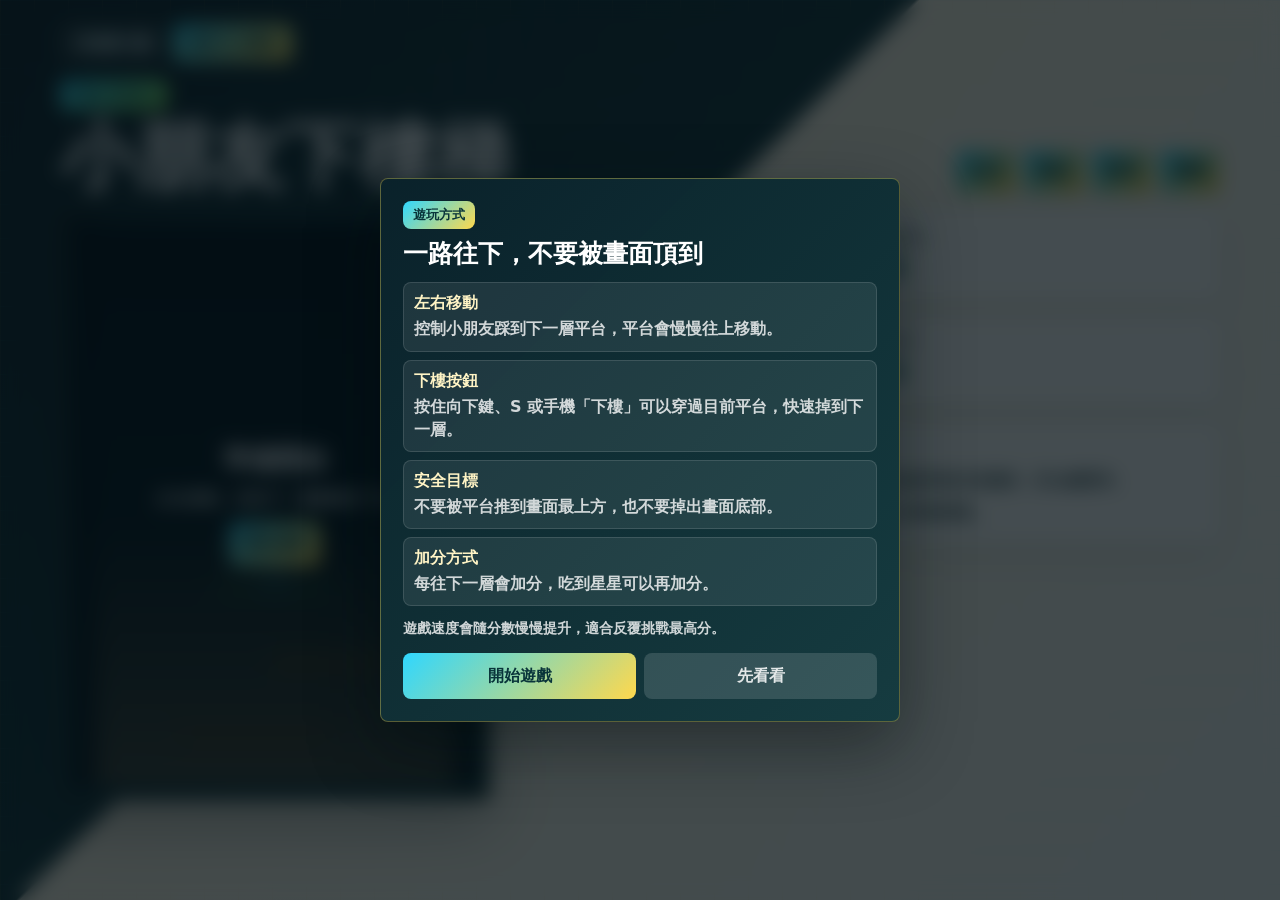
==== games/downstairs/index.html @ f8188948 "Add 小朋友下樓梯 game to lobby - New downstairs game with keyboard and touch controls - Update lobby card," ====
<!doctype html>
<html lang="zh-Hant">
  <head>
    <meta charset="utf-8">
    <meta name="viewport" content="width=device-width, initial-scale=1, maximum-scale=1, user-scalable=no, viewport-fit=cover">
    <meta
      name="description"
      content="TSY.Microglow 小朋友下樓梯小遊戲，支援桌機鍵盤與手機觸控。"
    >
    <title>小朋友下樓梯｜TSY.Microglow Games</title>
    <link rel="stylesheet" href="../../shared/base.css">
    <link rel="stylesheet" href="./downstairs.css?v=20260629d">
  </head>
  <body>
    <main class="downstairs-shell">
      <header class="game-topbar">
        <nav class="return-nav" aria-label="返回連結">
          <a class="back-link compact-back" href="../../">回遊戲大廳</a>
          <a class="portal-return" href="https://tsy3991.github.io/TSY.Microglow-Website/" data-portal-return>返回入口網站</a>
        </nav>
        <div>
          <p class="eyebrow">Tiny Stairs</p>
          <h1>小朋友下樓梯</h1>
        </div>
        <div class="top-actions" aria-label="遊戲控制">
          <button type="button" data-action="instructions">玩法</button>
          <button type="button" data-action="start">開始</button>
          <button type="button" data-action="pause">暫停</button>
          <button type="button" data-action="restart">重開</button>
        </div>
      </header>

      <section class="downstairs-layout" aria-label="小朋友下樓梯遊戲區">
        <div class="board-wrap">
          <canvas id="downstairsBoard" width="360" height="560" aria-label="下樓梯主遊戲區"></canvas>
          <div class="game-overlay" data-overlay>
            <strong data-overlay-title>準備開始</strong>
            <span data-overlay-message>左右移動，找到下一層樓梯往下走</span>
            <button type="button" data-action="overlay-start">開始遊戲</button>
          </div>
        </div>

        <aside class="downstairs-panel" aria-label="分數與狀態">
          <div class="score-grid">
            <div>
              <span>分數</span>
              <strong data-score>0</strong>
            </div>
            <div>
              <span>最高分</span>
              <strong data-best>0</strong>
            </div>
            <div>
              <span>樓層</span>
              <strong data-floor>0</strong>
            </div>
            <div>
              <span>遊玩</span>
              <strong data-plays>0</strong>
            </div>
          </div>

          <div class="help-card">
            <h2>操作</h2>
            <p>桌機：方向鍵或 A / D 左右移動，向下鍵或 S 可以直接穿過目前樓梯，空白鍵暫停。</p>
            <p>手機：使用下方左右與下樓按鈕，也可以按住畫面左右兩側移動。</p>
          </div>
        </aside>
      </section>

      <section class="touch-controls" aria-label="手機觸控控制">
        <button type="button" data-control="left">左</button>
        <button type="button" data-control="drop">下樓</button>
        <button type="button" data-control="right">右</button>
      </section>

      <div class="instruction-modal" role="dialog" aria-modal="true" aria-labelledby="instruction-title" data-instruction-modal>
        <div class="instruction-card">
          <p class="instruction-kicker">遊玩方式</p>
          <h2 id="instruction-title">一路往下，不要被畫面頂到</h2>
          <div class="instruction-list">
            <div>
              <strong>左右移動</strong>
              <span>控制小朋友踩到下一層平台，平台會慢慢往上移動。</span>
            </div>
            <div>
              <strong>下樓按鈕</strong>
              <span>按住向下鍵、S 或手機「下樓」可以穿過目前平台，快速掉到下一層。</span>
            </div>
            <div>
              <strong>安全目標</strong>
              <span>不要被平台推到畫面最上方，也不要掉出畫面底部。</span>
            </div>
            <div>
              <strong>加分方式</strong>
              <span>每往下一層會加分，吃到星星可以再加分。</span>
            </div>
          </div>
          <p class="instruction-note">遊戲速度會隨分數慢慢提升，適合反覆挑戰最高分。</p>
          <div class="instruction-actions">
            <button type="button" data-instruction-start>開始遊戲</button>
            <button type="button" data-instruction-close>先看看</button>
          </div>
        </div>
      </div>
    </main>

    <script src="../../shared/portal-return.js"></script>
    <script src="./downstairs.js?v=20260629d"></script>
  </body>
</html>
---- shared/base.css ----
:root {
  --page: #f7fbf8;
  --ink: #0b2328;
  --ink-soft: #385054;
  --muted: #6e7f82;
  --panel: rgba(255, 255, 255, 0.82);
  --line: rgba(21, 39, 43, 0.12);
  --teal: #0d9488;
  --teal-deep: #075e59;
  --cyan: #2fd7ff;
  --lime: #8df45f;
  --pink: #ff5ebc;
  --yellow: #ffd84d;
  --blue: #3d75ff;
  --radius: 8px;
  --shadow: 0 20px 50px rgba(15, 40, 44, 0.12);
}

* {
  box-sizing: border-box;
}

html {
  min-width: 320px;
  background: var(--page);
  color: var(--ink);
  font-family:
    "Noto Sans TC",
    "Microsoft JhengHei",
    system-ui,
    -apple-system,
    BlinkMacSystemFont,
    "Segoe UI",
    sans-serif;
}

body {
  min-height: 100vh;
  margin: 0;
  background:
    linear-gradient(90deg, rgba(13, 148, 136, 0.08) 1px, transparent 1px),
    linear-gradient(rgba(13, 148, 136, 0.07) 1px, transparent 1px),
    radial-gradient(circle at 18% 16%, rgba(47, 215, 255, 0.18), transparent 30%),
    linear-gradient(135deg, #fffdf5 0%, #eefaf3 52%, #f6f4ff 100%);
  background-size: 36px 36px, 36px 36px, auto, auto;
}

a {
  color: inherit;
  text-decoration: none;
}

button,
a {
  -webkit-tap-highlight-color: transparent;
}

h1,
h2,
h3,
p {
  margin-top: 0;
}

.lobby-shell {
  width: min(1120px, calc(100% - 32px));
  margin: 0 auto;
  padding: 28px 0 48px;
}

.lobby-hero {
  position: relative;
  display: grid;
  grid-template-columns: minmax(0, 1fr) 330px;
  gap: 26px;
  align-items: center;
  min-height: 340px;
  overflow: hidden;
  padding: 28px;
  border: 1px solid var(--line);
  border-radius: var(--radius);
  background:
    linear-gradient(135deg, rgba(8, 30, 38, 0.92), rgba(11, 51, 57, 0.88)),
    linear-gradient(135deg, #10232b, #123b3f);
  box-shadow: var(--shadow);
}

.lobby-hero::before {
  position: absolute;
  inset: 0;
  background:
    linear-gradient(90deg, rgba(47, 215, 255, 0.14) 1px, transparent 1px),
    linear-gradient(rgba(47, 215, 255, 0.1) 1px, transparent 1px);
  background-size: 38px 38px;
  content: "";
  pointer-events: none;
}

.back-link,
.hero-copy,
.hero-pixel {
  position: relative;
  z-index: 1;
}

.back-link {
  position: absolute;
  top: 18px;
  left: 18px;
  z-index: 10;
  display: inline-flex;
  min-height: 38px;
  align-items: center;
  padding: 0 14px;
  border: 1px solid rgba(255, 255, 255, 0.18);
  border-radius: var(--radius);
  color: #eaffff;
  background: rgba(255, 255, 255, 0.08);
  font-size: 0.92rem;
  font-weight: 900;
  pointer-events: auto;
  touch-action: manipulation;
}

.hero-copy {
  padding-top: 48px;
  color: #ffffff;
}

.eyebrow {
  display: inline-flex;
  min-height: 30px;
  align-items: center;
  margin-bottom: 14px;
  padding: 0 12px;
  border-radius: var(--radius);
  color: #09343a;
  background: linear-gradient(135deg, var(--cyan), var(--lime));
  font-size: 0.86rem;
  font-weight: 950;
}

.hero-copy h1 {
  margin-bottom: 14px;
  font-size: clamp(2.2rem, 7vw, 5.4rem);
  font-weight: 950;
  line-height: 0.95;
  letter-spacing: 0;
}

.hero-copy p:last-child {
  max-width: 620px;
  margin-bottom: 0;
  color: rgba(255, 255, 255, 0.78);
  font-size: 1.08rem;
  font-weight: 800;
  line-height: 1.65;
}

.hero-pixel {
  display: grid;
  grid-template-columns: repeat(3, 74px);
  grid-auto-rows: 74px;
  gap: 10px;
  justify-content: end;
  transform: rotate(-8deg);
}

.hero-pixel span {
  border-radius: 10px;
  background: rgba(255, 255, 255, 0.18);
  box-shadow:
    inset 0 0 0 2px rgba(255, 255, 255, 0.18),
    0 0 24px rgba(47, 215, 255, 0.26);
}

.hero-pixel span:nth-child(1),
.hero-pixel span:nth-child(4),
.hero-pixel span:nth-child(5),
.hero-pixel span:nth-child(8) {
  background: linear-gradient(135deg, var(--cyan), #54f1ff);
}

.hero-pixel span:nth-child(2),
.hero-pixel span:nth-child(6) {
  background: linear-gradient(135deg, var(--pink), #ff9ed7);
}

.hero-pixel span:nth-child(7),
.hero-pixel span:nth-child(9) {
  background: linear-gradient(135deg, var(--yellow), #fff08b);
}

.game-section {
  display: grid;
  gap: 16px;
  margin-top: 24px;
}

.section-heading {
  display: flex;
  flex-wrap: wrap;
  align-items: end;
  justify-content: space-between;
  gap: 10px;
}

.section-heading h2 {
  margin-bottom: 0;
  font-size: 1.45rem;
  line-height: 1.2;
}

.section-heading span {
  color: var(--muted);
  font-weight: 800;
}

.game-grid {
  display: grid;
  grid-template-columns: repeat(auto-fit, minmax(320px, 1fr));
  gap: 16px;
}

.game-card {
  display: grid;
  grid-template-columns: 150px minmax(0, 1fr);
  gap: 18px;
  align-items: center;
  padding: 18px;
  border: 1px solid var(--line);
  border-radius: var(--radius);
  background: var(--panel);
  box-shadow: 0 14px 34px rgba(20, 46, 50, 0.08);
}

.game-thumb {
  position: relative;
  display: grid;
  width: 150px;
  height: 150px;
  place-items: center;
  overflow: hidden;
  border-radius: var(--radius);
  background: #0e2730;
}

.game-thumb::before {
  position: absolute;
  inset: 0;
  background:
    linear-gradient(90deg, rgba(255, 255, 255, 0.12) 1px, transparent 1px),
    linear-gradient(rgba(255, 255, 255, 0.09) 1px, transparent 1px);
  background-size: 25px 25px;
  content: "";
}

.neon-blocks span {
  position: absolute;
  width: 34px;
  height: 34px;
  border-radius: 6px;
  box-shadow: 0 0 18px currentColor;
}

.neon-blocks span:nth-child(1) {
  top: 32px;
  left: 42px;
  color: var(--cyan);
  background: var(--cyan);
}

.neon-blocks span:nth-child(2) {
  top: 32px;
  left: 78px;
  color: var(--cyan);
  background: var(--cyan);
}

.neon-blocks span:nth-child(3) {
  top: 68px;
  left: 78px;
  color: var(--pink);
  background: var(--pink);
}

.neon-blocks span:nth-child(4) {
  top: 104px;
  left: 42px;
  color: var(--yellow);
  background: var(--yellow);
}

.neon-blocks span:nth-child(5) {
  top: 104px;
  left: 78px;
  color: var(--yellow);
  background: var(--yellow);
}

.snake-preview {
  background:
    radial-gradient(circle at 72% 26%, rgba(255, 94, 188, 0.28), transparent 18%),
    radial-gradient(circle at 34% 76%, rgba(141, 244, 95, 0.22), transparent 22%),
    #07171f;
  box-shadow:
    inset 0 0 0 1px rgba(141, 244, 95, 0.22),
    inset 0 0 32px rgba(47, 215, 255, 0.1);
}

.snake-preview::before {
  background:
    linear-gradient(90deg, rgba(141, 244, 95, 0.12) 1px, transparent 1px),
    linear-gradient(rgba(141, 244, 95, 0.1) 1px, transparent 1px);
  background-size: 18px 18px;
}

.snake-preview::after {
  position: absolute;
  top: 34px;
  right: 30px;
  width: 18px;
  height: 18px;
  border-radius: 50%;
  background: var(--pink);
  box-shadow:
    0 0 16px var(--pink),
    0 0 34px rgba(255, 94, 188, 0.42);
  content: "";
}

.snake-preview span {
  position: absolute;
  z-index: 1;
  width: 26px;
  height: 26px;
  border-radius: 7px;
  background: linear-gradient(135deg, #b8ff8f, var(--lime));
  box-shadow:
    0 0 12px rgba(141, 244, 95, 0.9),
    inset 0 0 0 1px rgba(255, 255, 255, 0.32);
}

.snake-preview span:nth-child(1) {
  top: 92px;
  left: 28px;
}

.snake-preview span:nth-child(2) {
  top: 92px;
  left: 58px;
}

.snake-preview span:nth-child(3) {
  top: 92px;
  left: 88px;
}

.snake-preview span:nth-child(4) {
  top: 62px;
  left: 88px;
}

.snake-preview span:nth-child(5) {
  top: 62px;
  left: 118px;
  background: linear-gradient(135deg, #54f1ff, var(--cyan));
  box-shadow:
    0 0 14px rgba(47, 215, 255, 0.92),
    inset 0 0 0 1px rgba(255, 255, 255, 0.34);
}

.snake-preview span:nth-child(6) {
  top: 69px;
  left: 127px;
  width: 5px;
  height: 5px;
  border-radius: 50%;
  background: #07343d;
  box-shadow: none;
}

.downstairs-preview {
  background:
    linear-gradient(180deg, rgba(47, 215, 255, 0.18), rgba(255, 94, 188, 0.12)),
    linear-gradient(135deg, #0b2027, #18555b 64%, #f1f7df),
    #10232b;
}

.downstairs-preview::before {
  background:
    linear-gradient(90deg, rgba(255, 255, 255, 0.12) 1px, transparent 1px),
    linear-gradient(rgba(255, 255, 255, 0.1) 1px, transparent 1px);
  background-size: 20px 20px;
}

.downstairs-preview::after {
  position: absolute;
  top: 16px;
  left: 0;
  width: 100%;
  height: 15px;
  background: repeating-linear-gradient(90deg, #ff5ebc 0 16px, #ffd84d 16px 32px);
  box-shadow: 0 0 18px rgba(255, 94, 188, 0.55);
  content: "";
}

.downstairs-preview span {
  position: absolute;
  z-index: 1;
  border-radius: 6px;
}

.downstairs-preview span:nth-child(1),
.downstairs-preview span:nth-child(2),
.downstairs-preview span:nth-child(3) {
  height: 12px;
  background: linear-gradient(135deg, var(--cyan), #8df45f);
  box-shadow: 0 0 16px rgba(47, 215, 255, 0.58);
}

.downstairs-preview span:nth-child(1) {
  top: 56px;
  left: 24px;
  width: 76px;
}

.downstairs-preview span:nth-child(2) {
  top: 88px;
  right: 18px;
  width: 84px;
}

.downstairs-preview span:nth-child(3) {
  top: 122px;
  left: 36px;
  width: 88px;
  background: linear-gradient(135deg, var(--yellow), #fff08b);
}

.downstairs-preview span:nth-child(4) {
  top: 70px;
  left: 66px;
  width: 22px;
  height: 28px;
  background: linear-gradient(180deg, #ffd84d 0 42%, #2fd7ff 42% 100%);
  box-shadow: 0 0 12px rgba(255, 216, 77, 0.72);
}

.downstairs-preview span:nth-child(5) {
  top: 61px;
  left: 70px;
  width: 14px;
  height: 14px;
  border-radius: 50%;
  background: #ffe8b3;
  box-shadow: 0 0 12px rgba(255, 232, 179, 0.8);
}

.muted-thumb {
  background: #ecf5f2;
}

.muted-thumb span {
  position: absolute;
  width: 42px;
  height: 42px;
  border-radius: 8px;
  background: rgba(13, 148, 136, 0.18);
}

.muted-thumb span:nth-child(1) {
  top: 30px;
  left: 30px;
}

.muted-thumb span:nth-child(2) {
  top: 54px;
  left: 78px;
}

.muted-thumb span:nth-child(3) {
  top: 98px;
  left: 54px;
}

.game-card-copy {
  min-width: 0;
}

.game-card-copy p {
  display: inline-flex;
  min-height: 28px;
  align-items: center;
  margin-bottom: 10px;
  padding: 0 10px;
  border-radius: var(--radius);
  color: var(--teal-deep);
  background: rgba(13, 148, 136, 0.12);
  font-size: 0.84rem;
  font-weight: 950;
}

.game-card-copy h3 {
  margin-bottom: 8px;
  font-size: 1.36rem;
  line-height: 1.25;
}

.game-card-copy span {
  color: var(--ink-soft);
  font-weight: 750;
  line-height: 1.55;
}

.primary-link,
.disabled-link {
  grid-column: 1 / -1;
  display: inline-flex;
  min-height: 50px;
  align-items: center;
  justify-content: center;
  border-radius: var(--radius);
  font-size: 1rem;
  font-weight: 950;
}

.primary-link {
  color: #ffffff;
  background: linear-gradient(135deg, var(--teal-deep), var(--teal));
  box-shadow: 0 14px 28px rgba(13, 148, 136, 0.22);
}

.disabled-link {
  color: var(--muted);
  background: rgba(90, 114, 118, 0.12);
}

.is-coming {
  opacity: 0.76;
}

@media (max-width: 820px) {
  .lobby-shell {
    width: min(100% - 24px, 1120px);
    padding-top: 16px;
  }

  .lobby-hero {
    grid-template-columns: 1fr;
    min-height: auto;
  }

  .hero-pixel {
    grid-template-columns: repeat(6, 38px);
    grid-auto-rows: 38px;
    justify-content: start;
    transform: none;
  }

  .game-grid {
    grid-template-columns: 1fr;
  }
}

@media (max-width: 540px) {
  .lobby-hero {
    padding: 20px;
  }

  .hero-copy {
    padding-top: 48px;
  }

  .game-card {
    grid-template-columns: 1fr;
  }

  .game-thumb {
    width: 100%;
    height: 180px;
  }
}
---- games/downstairs/downstairs.css ----
body {
  background:
    linear-gradient(90deg, rgba(255, 216, 77, 0.08) 1px, transparent 1px),
    linear-gradient(rgba(47, 215, 255, 0.07) 1px, transparent 1px),
    linear-gradient(135deg, #10232b 0%, #15373d 42%, #fff9e8 42.2%, #f7fbf8 100%);
  background-size: 34px 34px, 34px 34px, auto;
  overscroll-behavior: none;
  touch-action: manipulation;
  user-select: none;
  -webkit-user-select: none;
  -webkit-text-size-adjust: 100%;
}

.downstairs-shell {
  width: min(1160px, calc(100% - 28px));
  margin: 0 auto;
  padding: 24px 0 34px;
}

.game-topbar {
  display: grid;
  grid-template-columns: minmax(0, 1fr) auto;
  gap: 18px;
  align-items: end;
  margin-bottom: 16px;
  color: #ffffff;
}

.compact-back {
  position: static;
  width: fit-content;
}

.return-nav {
  position: relative;
  z-index: 10;
  grid-column: 1 / -1;
  display: flex;
  flex-wrap: wrap;
  gap: 8px;
  pointer-events: auto;
}

.portal-return {
  display: inline-flex;
  min-height: 38px;
  align-items: center;
  padding: 0 14px;
  border: 1px solid rgba(47, 215, 255, 0.28);
  border-radius: var(--radius);
  color: #092f36;
  background: linear-gradient(135deg, var(--cyan), var(--yellow));
  font-size: 0.92rem;
  font-weight: 950;
  touch-action: manipulation;
}

.game-topbar .eyebrow {
  margin-bottom: 10px;
}

.game-topbar h1 {
  margin-bottom: 0;
  font-size: clamp(2rem, 6vw, 4.7rem);
  font-weight: 950;
  line-height: 0.98;
  letter-spacing: 0;
}

.top-actions {
  display: flex;
  flex-wrap: wrap;
  gap: 8px;
  justify-content: end;
}

.top-actions button,
.game-overlay button,
.touch-controls button {
  min-height: 44px;
  border: 0;
  border-radius: var(--radius);
  font: inherit;
  font-weight: 950;
  cursor: pointer;
  touch-action: manipulation;
  user-select: none;
  -webkit-user-select: none;
}

.top-actions button,
.game-overlay button {
  padding: 0 14px;
  color: #09343a;
  background: linear-gradient(135deg, var(--cyan), var(--yellow));
}

.downstairs-layout {
  display: grid;
  grid-template-columns: minmax(300px, 430px) minmax(280px, 1fr);
  gap: 18px;
  align-items: start;
}

.board-wrap {
  position: relative;
  display: grid;
  justify-items: center;
  padding: 14px;
  border: 1px solid rgba(255, 216, 77, 0.34);
  border-radius: var(--radius);
  background:
    linear-gradient(135deg, rgba(8, 24, 31, 0.94), rgba(20, 54, 60, 0.92)),
    #0d2229;
  box-shadow:
    0 22px 60px rgba(7, 18, 24, 0.3),
    inset 0 0 0 1px rgba(255, 255, 255, 0.06);
}

#downstairsBoard {
  display: block;
  width: min(100%, 360px);
  aspect-ratio: 9 / 14;
  height: auto;
  border-radius: 6px;
  background: #07171f;
  box-shadow:
    inset 0 0 0 1px rgba(255, 216, 77, 0.24),
    0 0 28px rgba(47, 215, 255, 0.13);
  touch-action: none;
}

.game-overlay {
  position: absolute;
  inset: 14px;
  display: grid;
  place-items: center;
  align-content: center;
  gap: 12px;
  padding: 22px;
  border-radius: 6px;
  color: #ffffff;
  background: rgba(4, 14, 20, 0.76);
  text-align: center;
  backdrop-filter: blur(8px);
}

.game-overlay[hidden] {
  display: none;
}

.game-overlay strong {
  font-size: 1.62rem;
  line-height: 1.2;
}

.game-overlay span {
  color: rgba(255, 255, 255, 0.8);
  font-weight: 800;
  line-height: 1.45;
}

.downstairs-panel {
  display: grid;
  gap: 14px;
}

.score-grid {
  display: grid;
  grid-template-columns: repeat(2, minmax(0, 1fr));
  gap: 12px;
}

.score-grid > div,
.help-card {
  border: 1px solid var(--line);
  border-radius: var(--radius);
  background: rgba(255, 255, 255, 0.88);
  box-shadow: 0 14px 34px rgba(20, 46, 50, 0.08);
}

.score-grid > div {
  display: grid;
  gap: 7px;
  min-height: 92px;
  align-content: center;
  padding: 14px;
}

.score-grid span {
  color: var(--muted);
  font-size: 0.86rem;
  font-weight: 900;
}

.score-grid strong {
  color: var(--teal-deep);
  font-size: 1.8rem;
  line-height: 1;
}

.help-card {
  padding: 16px;
}

.help-card h2 {
  margin-bottom: 8px;
  font-size: 1.12rem;
}

.help-card p {
  margin-bottom: 8px;
  color: var(--ink-soft);
  font-weight: 760;
  line-height: 1.55;
}

.help-card p:last-child {
  margin-bottom: 0;
}

.touch-controls {
  display: none;
  grid-template-columns: repeat(3, minmax(0, 1fr));
  gap: 8px;
  margin-top: 12px;
}

.touch-controls button {
  min-width: 0;
  padding: 0 8px;
  color: #ffffff;
  background: linear-gradient(135deg, var(--teal-deep), var(--teal));
  box-shadow: 0 10px 22px rgba(13, 148, 136, 0.2);
}

.instruction-modal {
  position: fixed;
  inset: 0;
  z-index: 20;
  display: grid;
  place-items: center;
  padding: 18px;
  background: rgba(4, 14, 20, 0.74);
  backdrop-filter: blur(10px);
}

.instruction-modal[hidden] {
  display: none;
}

.instruction-card {
  width: min(520px, 100%);
  max-height: min(90dvh, 660px);
  overflow: hidden;
  padding: 22px;
  border: 1px solid rgba(255, 216, 77, 0.32);
  border-radius: var(--radius);
  color: #ffffff;
  background:
    linear-gradient(135deg, rgba(9, 34, 42, 0.96), rgba(22, 61, 66, 0.94)),
    #0d2229;
  box-shadow: 0 24px 70px rgba(3, 12, 16, 0.46);
}

.instruction-kicker {
  display: inline-flex;
  min-height: 28px;
  align-items: center;
  margin-bottom: 10px;
  padding: 0 10px;
  border-radius: var(--radius);
  color: #09343a;
  background: linear-gradient(135deg, var(--cyan), var(--yellow));
  font-size: 0.82rem;
  font-weight: 950;
}

.instruction-card h2 {
  margin-bottom: 14px;
  font-size: 1.56rem;
  line-height: 1.18;
}

.instruction-list {
  display: grid;
  gap: 8px;
}

.instruction-list div {
  display: grid;
  gap: 3px;
  padding: 10px;
  border: 1px solid rgba(255, 255, 255, 0.12);
  border-radius: var(--radius);
  background: rgba(255, 255, 255, 0.08);
}

.instruction-list strong {
  color: #fff4c5;
  font-size: 0.98rem;
}

.instruction-list span,
.instruction-note {
  color: rgba(255, 255, 255, 0.8);
  font-weight: 760;
  line-height: 1.45;
}

.instruction-note {
  margin: 12px 0 0;
  font-size: 0.9rem;
}

.instruction-actions {
  display: grid;
  grid-template-columns: 1fr 1fr;
  gap: 8px;
  margin-top: 14px;
}

.instruction-actions button {
  min-height: 46px;
  border: 0;
  border-radius: var(--radius);
  font: inherit;
  font-weight: 950;
  cursor: pointer;
  touch-action: manipulation;
}

.instruction-actions button:first-child {
  color: #09343a;
  background: linear-gradient(135deg, var(--cyan), var(--yellow));
}

.instruction-actions button:last-child {
  color: rgba(255, 255, 255, 0.86);
  background: rgba(255, 255, 255, 0.14);
}

@media (max-width: 820px) {
  body {
    background:
      linear-gradient(90deg, rgba(255, 216, 77, 0.08) 1px, transparent 1px),
      linear-gradient(rgba(47, 215, 255, 0.07) 1px, transparent 1px),
      linear-gradient(180deg, #10232b 0 300px, #f7fbf8 300px 100%);
    background-size: 32px 32px, 32px 32px, auto;
  }

  .game-topbar {
    grid-template-columns: 1fr;
  }

  .top-actions {
    justify-content: start;
  }

  .return-nav {
    align-items: stretch;
  }

  .compact-back,
  .portal-return {
    min-height: 42px;
  }

  .downstairs-layout {
    grid-template-columns: 1fr;
  }

  .touch-controls {
    display: grid;
  }
}

@media (max-width: 520px) {
  html {
    min-height: 100%;
    overflow-x: hidden;
  }

  body {
    min-height: 100dvh;
    overflow-x: hidden;
    overflow-y: auto;
    touch-action: none;
  }

  .downstairs-shell {
    display: grid;
    grid-template-rows: auto auto auto;
    gap: 6px;
    min-height: 100dvh;
    width: min(100% - 18px, 1160px);
    padding-top: max(8px, env(safe-area-inset-top));
    padding-bottom: max(8px, env(safe-area-inset-bottom));
    overflow-x: hidden;
    touch-action: none;
  }

  .game-topbar {
    gap: 8px;
    margin-bottom: 8px;
  }

  .return-nav {
    gap: 6px;
  }

  .compact-back,
  .portal-return {
    min-height: 34px;
    padding: 0 10px;
    font-size: 0.82rem;
  }

  .game-topbar .eyebrow {
    display: none;
  }

  .game-topbar h1 {
    font-size: 1.34rem;
    line-height: 1.12;
  }

  .top-actions {
    gap: 6px;
  }

  .top-actions button {
    min-height: 36px;
    padding: 0 8px;
    font-size: 0.78rem;
  }

  .downstairs-layout {
    gap: 6px;
    min-height: 0;
    overflow: hidden;
  }

  .board-wrap {
    padding: 8px;
  }

  #downstairsBoard {
    width: min(100%, 300px, calc((100dvh - 244px) * 0.64));
    min-width: 184px;
  }

  .game-overlay {
    inset: 8px;
    padding: 14px;
  }

  .game-overlay strong {
    font-size: 1.34rem;
  }

  .game-overlay span {
    font-size: 0.9rem;
  }

  .downstairs-panel {
    gap: 6px;
    min-height: 0;
  }

  .help-card {
    display: none;
  }

  .score-grid {
    grid-template-columns: repeat(4, minmax(0, 1fr));
    gap: 6px;
  }

  .score-grid > div {
    min-height: 48px;
    padding: 6px 5px;
  }

  .score-grid span {
    font-size: 0.7rem;
  }

  .score-grid strong {
    font-size: 1rem;
  }

  .touch-controls {
    gap: 6px;
    margin-top: 0;
    padding: 6px;
    border: 1px solid rgba(21, 39, 43, 0.12);
    border-radius: var(--radius);
    background: rgba(255, 255, 255, 0.86);
    backdrop-filter: blur(12px);
    touch-action: none;
  }

  .touch-controls button {
    min-height: 44px;
    padding: 0 3px;
    font-size: 0.82rem;
    touch-action: none;
  }

  .instruction-modal {
    padding: 10px;
  }

  .instruction-card {
    max-height: calc(100dvh - 20px);
    overflow-y: auto;
    padding: 12px;
  }

  .instruction-card h2 {
    margin-bottom: 8px;
    font-size: 1.16rem;
  }

  .instruction-list {
    gap: 5px;
  }

  .instruction-list div {
    padding: 6px;
  }

  .instruction-list strong {
    font-size: 0.9rem;
  }

  .instruction-list span {
    font-size: 0.82rem;
  }

  .instruction-note {
    margin-top: 8px;
    font-size: 0.78rem;
  }

  .instruction-actions {
    margin-top: 8px;
  }

  .instruction-actions button {
    min-height: 40px;
    font-size: 0.86rem;
  }
}

@media (max-width: 380px) {
  .downstairs-shell {
    width: min(100% - 12px, 1160px);
  }

  #downstairsBoard {
    width: min(100%, 286px, calc((100dvh - 286px) * 0.64));
  }

  .touch-controls button {
    min-height: 42px;
    padding: 0 2px;
    font-size: 0.74rem;
  }
}
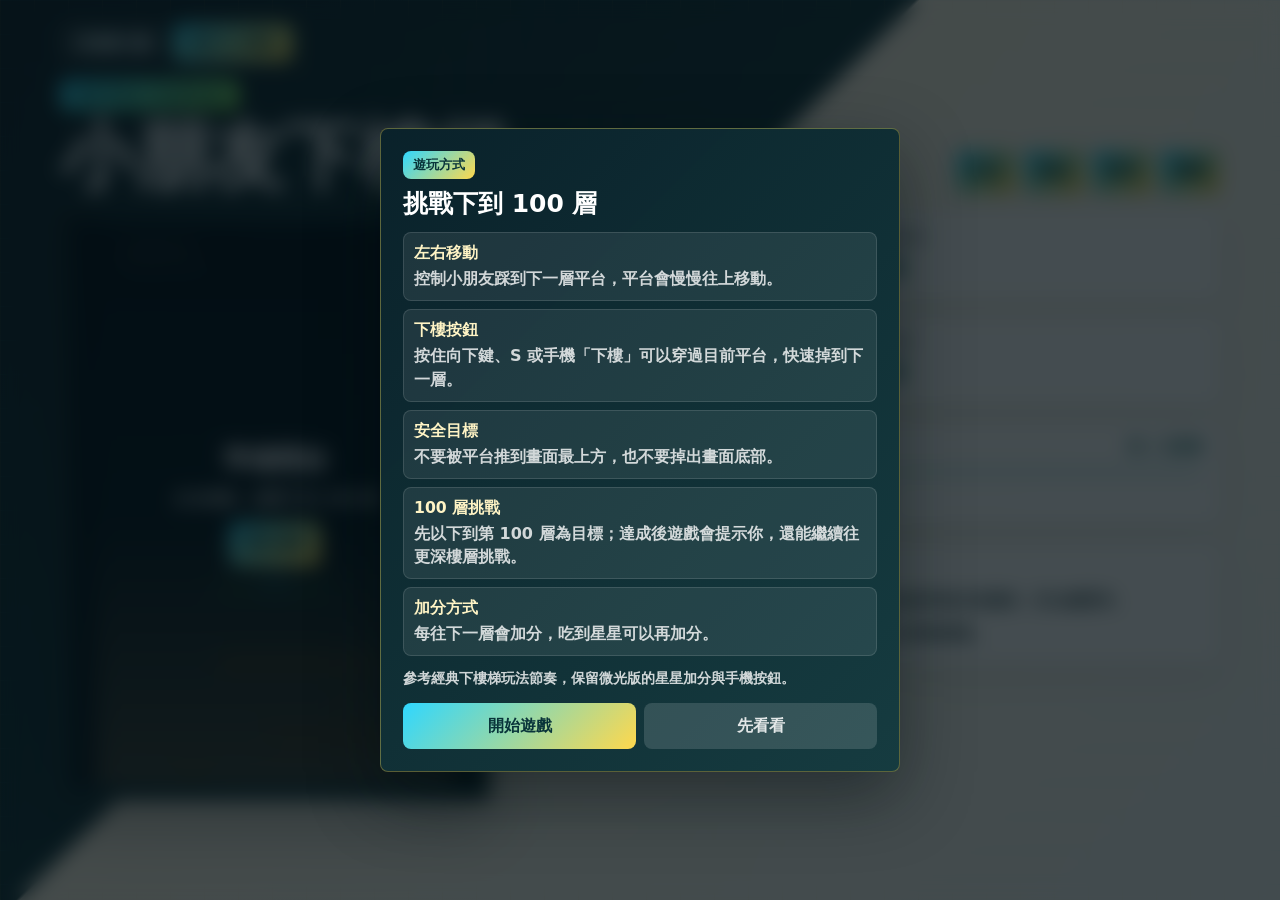
==== commit fa8932c7: "Fix game logic edges and portal stats schema - Downstairs: ignore canvas pointer input while paused " ====
--- a/games/downstairs/index.html
+++ b/games/downstairs/index.html
@@ -19,7 +19,7 @@
           <a class="portal-return" href="https://tsy3991.github.io/TSY.Microglow-Website/" data-portal-return>返回入口網站</a>
         </nav>
         <div>
-          <p class="eyebrow">Tiny Stairs</p>
+          <p class="eyebrow">100 Floor Challenge</p>
           <h1>小朋友下樓梯</h1>
         </div>
         <div class="top-actions" aria-label="遊戲控制">
@@ -35,7 +35,7 @@
           <canvas id="downstairsBoard" width="360" height="560" aria-label="下樓梯主遊戲區"></canvas>
           <div class="game-overlay" data-overlay>
             <strong data-overlay-title>準備開始</strong>
-            <span data-overlay-message>左右移動，找到下一層樓梯往下走</span>
+            <span data-overlay-message>左右移動，挑戰下到 100 層</span>
             <button type="button" data-action="overlay-start">開始遊戲</button>
           </div>
         </div>
@@ -60,6 +60,17 @@
             </div>
           </div>
 
+          <div class="challenge-card" aria-label="100 層挑戰進度">
+            <div class="challenge-heading">
+              <span>100 層挑戰</span>
+              <strong><b data-floor-progress>0</b> / 100</strong>
+            </div>
+            <div class="target-track" aria-hidden="true">
+              <span data-target-progress></span>
+            </div>
+            <p>下到第 100 層完成挑戰，之後可以繼續往更深樓層衝高分。</p>
+          </div>
+
           <div class="help-card">
             <h2>操作</h2>
             <p>桌機：方向鍵或 A / D 左右移動，向下鍵或 S 可以直接穿過目前樓梯，空白鍵暫停。</p>
@@ -77,7 +88,7 @@
       <div class="instruction-modal" role="dialog" aria-modal="true" aria-labelledby="instruction-title" data-instruction-modal>
         <div class="instruction-card">
           <p class="instruction-kicker">遊玩方式</p>
-          <h2 id="instruction-title">一路往下，不要被畫面頂到</h2>
+          <h2 id="instruction-title">挑戰下到 100 層</h2>
           <div class="instruction-list">
             <div>
               <strong>左右移動</strong>
@@ -92,11 +103,15 @@
               <span>不要被平台推到畫面最上方，也不要掉出畫面底部。</span>
             </div>
             <div>
+              <strong>100 層挑戰</strong>
+              <span>先以下到第 100 層為目標；達成後遊戲會提示你，還能繼續往更深樓層挑戰。</span>
+            </div>
+            <div>
               <strong>加分方式</strong>
               <span>每往下一層會加分，吃到星星可以再加分。</span>
             </div>
           </div>
-          <p class="instruction-note">遊戲速度會隨分數慢慢提升，適合反覆挑戰最高分。</p>
+          <p class="instruction-note">參考經典下樓梯玩法節奏，保留微光版的星星加分與手機按鈕。</p>
           <div class="instruction-actions">
             <button type="button" data-instruction-start>開始遊戲</button>
             <button type="button" data-instruction-close>先看看</button>
@@ -106,6 +121,7 @@
     </main>
 
     <script src="../../shared/portal-return.js"></script>
+    <script src="../../shared/storage.js"></script>
     <script src="./downstairs.js?v=20260629d"></script>
   </body>
 </html>
--- a/games/downstairs/downstairs.css
+++ b/games/downstairs/downstairs.css
@@ -172,6 +172,7 @@
 }
 
 .score-grid > div,
+.challenge-card,
 .help-card {
   border: 1px solid var(--line);
   border-radius: var(--radius);
@@ -197,6 +198,59 @@
   color: var(--teal-deep);
   font-size: 1.8rem;
   line-height: 1;
+}
+
+.challenge-card {
+  display: grid;
+  gap: 10px;
+  padding: 16px;
+}
+
+.challenge-heading {
+  display: flex;
+  align-items: center;
+  justify-content: space-between;
+  gap: 10px;
+}
+
+.challenge-heading span {
+  color: var(--muted);
+  font-size: 0.88rem;
+  font-weight: 900;
+}
+
+.challenge-heading strong {
+  color: var(--teal-deep);
+  font-size: 1.22rem;
+  line-height: 1;
+}
+
+.challenge-heading b {
+  font: inherit;
+}
+
+.target-track {
+  height: 12px;
+  overflow: hidden;
+  border-radius: 999px;
+  background: rgba(13, 148, 136, 0.14);
+}
+
+.target-track span {
+  display: block;
+  width: 0%;
+  height: 100%;
+  border-radius: inherit;
+  background: linear-gradient(90deg, var(--cyan), var(--yellow));
+  transition: width 180ms ease;
+}
+
+.challenge-card p {
+  margin: 0;
+  color: var(--ink-soft);
+  font-size: 0.9rem;
+  font-weight: 760;
+  line-height: 1.45;
 }
 
 .help-card {
@@ -468,6 +522,26 @@
     min-height: 0;
   }
 
+  .challenge-card {
+    padding: 8px;
+  }
+
+  .challenge-heading span {
+    font-size: 0.74rem;
+  }
+
+  .challenge-heading strong {
+    font-size: 0.96rem;
+  }
+
+  .target-track {
+    height: 8px;
+  }
+
+  .challenge-card p {
+    display: none;
+  }
+
   .help-card {
     display: none;
   }
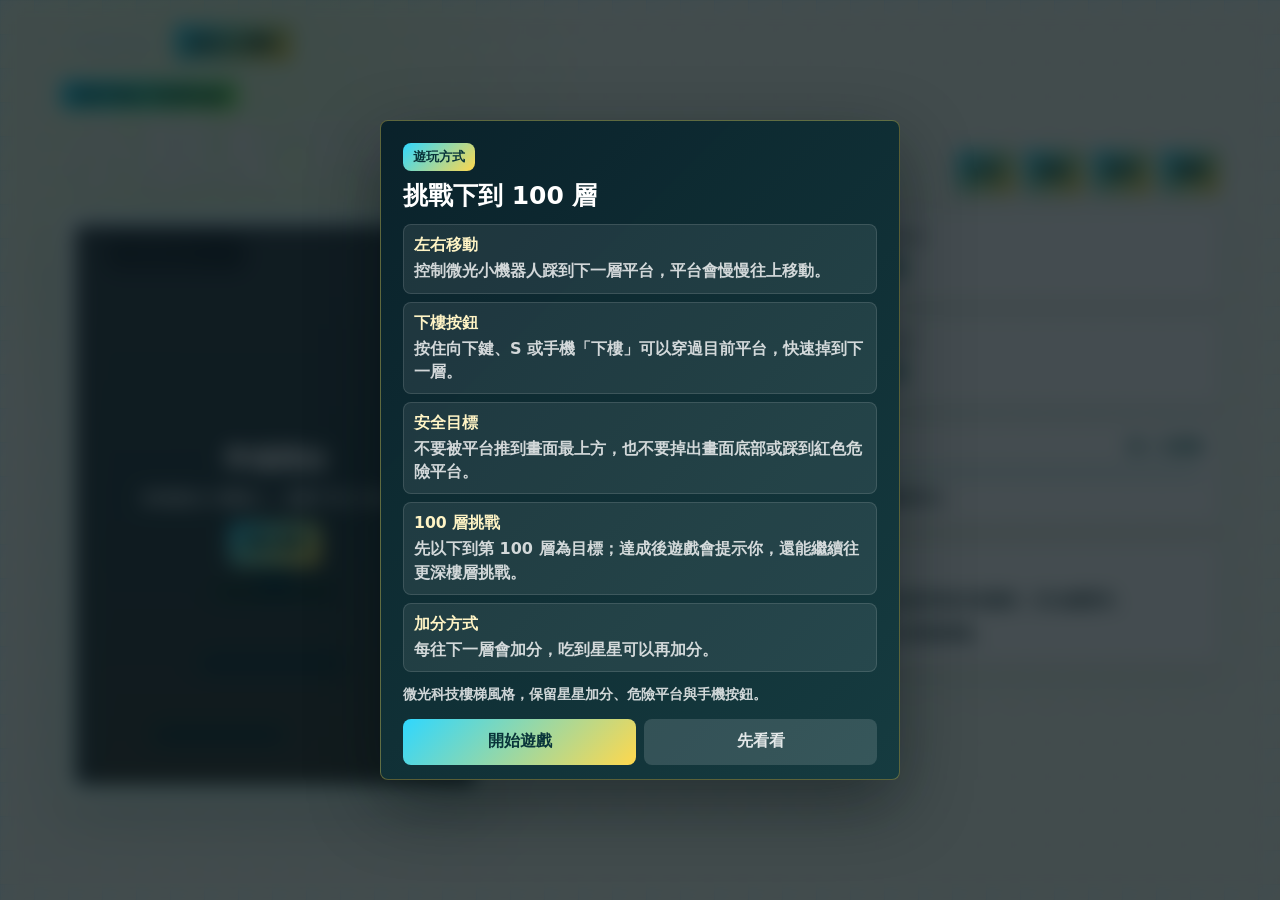
==== commit 4d27bc86: "Polish downstairs robot style" ====
--- a/games/downstairs/index.html
+++ b/games/downstairs/index.html
@@ -9,7 +9,7 @@
     >
     <title>小朋友下樓梯｜TSY.Microglow Games</title>
     <link rel="stylesheet" href="../../shared/base.css">
-    <link rel="stylesheet" href="./downstairs.css?v=20260629d">
+    <link rel="stylesheet" href="./downstairs.css?v=20260629e">
   </head>
   <body>
     <main class="downstairs-shell">
@@ -35,7 +35,7 @@
           <canvas id="downstairsBoard" width="360" height="560" aria-label="下樓梯主遊戲區"></canvas>
           <div class="game-overlay" data-overlay>
             <strong data-overlay-title>準備開始</strong>
-            <span data-overlay-message>左右移動，挑戰下到 100 層</span>
+            <span data-overlay-message>控制微光小機器人，挑戰下到 100 層</span>
             <button type="button" data-action="overlay-start">開始遊戲</button>
           </div>
         </div>
@@ -68,7 +68,7 @@
             <div class="target-track" aria-hidden="true">
               <span data-target-progress></span>
             </div>
-            <p>下到第 100 層完成挑戰，之後可以繼續往更深樓層衝高分。</p>
+            <p>控制微光小機器人下到第 100 層，之後可以繼續往更深樓層衝高分。</p>
           </div>
 
           <div class="help-card">
@@ -92,7 +92,7 @@
           <div class="instruction-list">
             <div>
               <strong>左右移動</strong>
-              <span>控制小朋友踩到下一層平台，平台會慢慢往上移動。</span>
+              <span>控制微光小機器人踩到下一層平台，平台會慢慢往上移動。</span>
             </div>
             <div>
               <strong>下樓按鈕</strong>
@@ -100,7 +100,7 @@
             </div>
             <div>
               <strong>安全目標</strong>
-              <span>不要被平台推到畫面最上方，也不要掉出畫面底部。</span>
+              <span>不要被平台推到畫面最上方，也不要掉出畫面底部或踩到紅色危險平台。</span>
             </div>
             <div>
               <strong>100 層挑戰</strong>
@@ -111,7 +111,7 @@
               <span>每往下一層會加分，吃到星星可以再加分。</span>
             </div>
           </div>
-          <p class="instruction-note">參考經典下樓梯玩法節奏，保留微光版的星星加分與手機按鈕。</p>
+          <p class="instruction-note">微光科技樓梯風格，保留星星加分、危險平台與手機按鈕。</p>
           <div class="instruction-actions">
             <button type="button" data-instruction-start>開始遊戲</button>
             <button type="button" data-instruction-close>先看看</button>
@@ -122,6 +122,6 @@
 
     <script src="../../shared/portal-return.js"></script>
     <script src="../../shared/storage.js"></script>
-    <script src="./downstairs.js?v=20260629d"></script>
+    <script src="./downstairs.js?v=20260629e"></script>
   </body>
 </html>
--- a/games/downstairs/downstairs.css
+++ b/games/downstairs/downstairs.css
@@ -1,8 +1,9 @@
 body {
   background:
-    linear-gradient(90deg, rgba(255, 216, 77, 0.08) 1px, transparent 1px),
-    linear-gradient(rgba(47, 215, 255, 0.07) 1px, transparent 1px),
-    linear-gradient(135deg, #10232b 0%, #15373d 42%, #fff9e8 42.2%, #f7fbf8 100%);
+    linear-gradient(90deg, rgba(47, 215, 255, 0.08) 1px, transparent 1px),
+    linear-gradient(rgba(13, 148, 136, 0.07) 1px, transparent 1px),
+    radial-gradient(circle at 18% 12%, rgba(141, 244, 95, 0.18), transparent 28%),
+    linear-gradient(135deg, #eafcff 0%, #f7fff4 44%, #fff8e7 100%);
   background-size: 34px 34px, 34px 34px, auto;
   overscroll-behavior: none;
   touch-action: manipulation;
@@ -24,6 +25,7 @@
   align-items: end;
   margin-bottom: 16px;
   color: #ffffff;
+  text-shadow: 0 2px 10px rgba(7, 45, 50, 0.22);
 }
 
 .compact-back {
@@ -110,14 +112,28 @@
   border: 1px solid rgba(255, 216, 77, 0.34);
   border-radius: var(--radius);
   background:
-    linear-gradient(135deg, rgba(8, 24, 31, 0.94), rgba(20, 54, 60, 0.92)),
-    #0d2229;
+    linear-gradient(135deg, rgba(236, 255, 255, 0.84), rgba(223, 252, 239, 0.76)),
+    #f7fffb;
   box-shadow:
-    0 22px 60px rgba(7, 18, 24, 0.3),
+    0 22px 60px rgba(7, 55, 61, 0.16),
     inset 0 0 0 1px rgba(255, 255, 255, 0.06);
 }
 
+.board-wrap::before {
+  position: absolute;
+  inset: 14px;
+  border-radius: 6px;
+  background:
+    linear-gradient(90deg, rgba(47, 215, 255, 0.14) 1px, transparent 1px),
+    linear-gradient(rgba(141, 244, 95, 0.1) 1px, transparent 1px);
+  background-size: 24px 24px;
+  content: "";
+  pointer-events: none;
+}
+
 #downstairsBoard {
+  position: relative;
+  z-index: 1;
   display: block;
   width: min(100%, 360px);
   aspect-ratio: 9 / 14;
@@ -132,6 +148,7 @@
 
 .game-overlay {
   position: absolute;
+  z-index: 2;
   inset: 14px;
   display: grid;
   place-items: center;
@@ -397,9 +414,9 @@
 @media (max-width: 820px) {
   body {
     background:
-      linear-gradient(90deg, rgba(255, 216, 77, 0.08) 1px, transparent 1px),
-      linear-gradient(rgba(47, 215, 255, 0.07) 1px, transparent 1px),
-      linear-gradient(180deg, #10232b 0 300px, #f7fbf8 300px 100%);
+      linear-gradient(90deg, rgba(47, 215, 255, 0.08) 1px, transparent 1px),
+      linear-gradient(rgba(13, 148, 136, 0.07) 1px, transparent 1px),
+      linear-gradient(180deg, #dffcff 0 300px, #f7fbf8 300px 100%);
     background-size: 32px 32px, 32px 32px, auto;
   }
 
@@ -499,6 +516,10 @@
     padding: 8px;
   }
 
+  .board-wrap::before {
+    inset: 8px;
+  }
+
   #downstairsBoard {
     width: min(100%, 300px, calc((100dvh - 244px) * 0.64));
     min-width: 184px;
@@ -643,3 +664,9 @@
     font-size: 0.74rem;
   }
 }
+
+@media (max-width: 380px) and (max-height: 700px) {
+  .challenge-card {
+    display: none;
+  }
+}
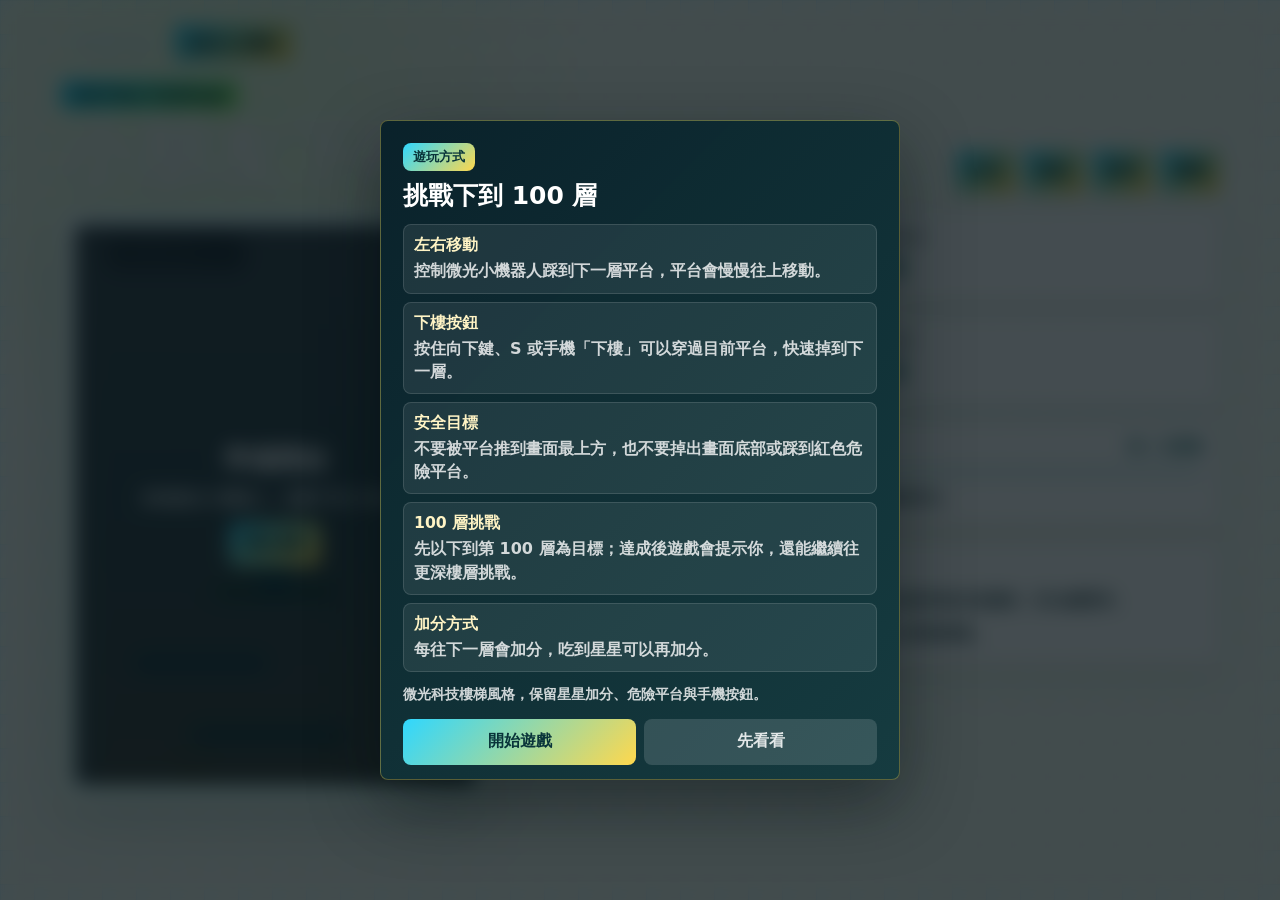
==== commit ab0d2df9: "Prevent mobile gesture zoom in downstairs game" ====
--- a/games/downstairs/index.html
+++ b/games/downstairs/index.html
@@ -9,7 +9,7 @@
     >
     <title>小朋友下樓梯｜TSY.Microglow Games</title>
     <link rel="stylesheet" href="../../shared/base.css">
-    <link rel="stylesheet" href="./downstairs.css?v=20260629e">
+    <link rel="stylesheet" href="./downstairs.css?v=20260629f">
   </head>
   <body>
     <main class="downstairs-shell">
@@ -122,6 +122,6 @@
 
     <script src="../../shared/portal-return.js"></script>
     <script src="../../shared/storage.js"></script>
-    <script src="./downstairs.js?v=20260629e"></script>
+    <script src="./downstairs.js?v=20260629f"></script>
   </body>
 </html>
--- a/games/downstairs/downstairs.css
+++ b/games/downstairs/downstairs.css
@@ -1,3 +1,10 @@
+html {
+  overscroll-behavior: none;
+  touch-action: none;
+  -webkit-user-select: none;
+  user-select: none;
+}
+
 body {
   background:
     linear-gradient(90deg, rgba(47, 215, 255, 0.08) 1px, transparent 1px),
@@ -10,6 +17,12 @@
   user-select: none;
   -webkit-user-select: none;
   -webkit-text-size-adjust: 100%;
+}
+
+a,
+button,
+canvas {
+  -webkit-tap-highlight-color: transparent;
 }
 
 .downstairs-shell {
